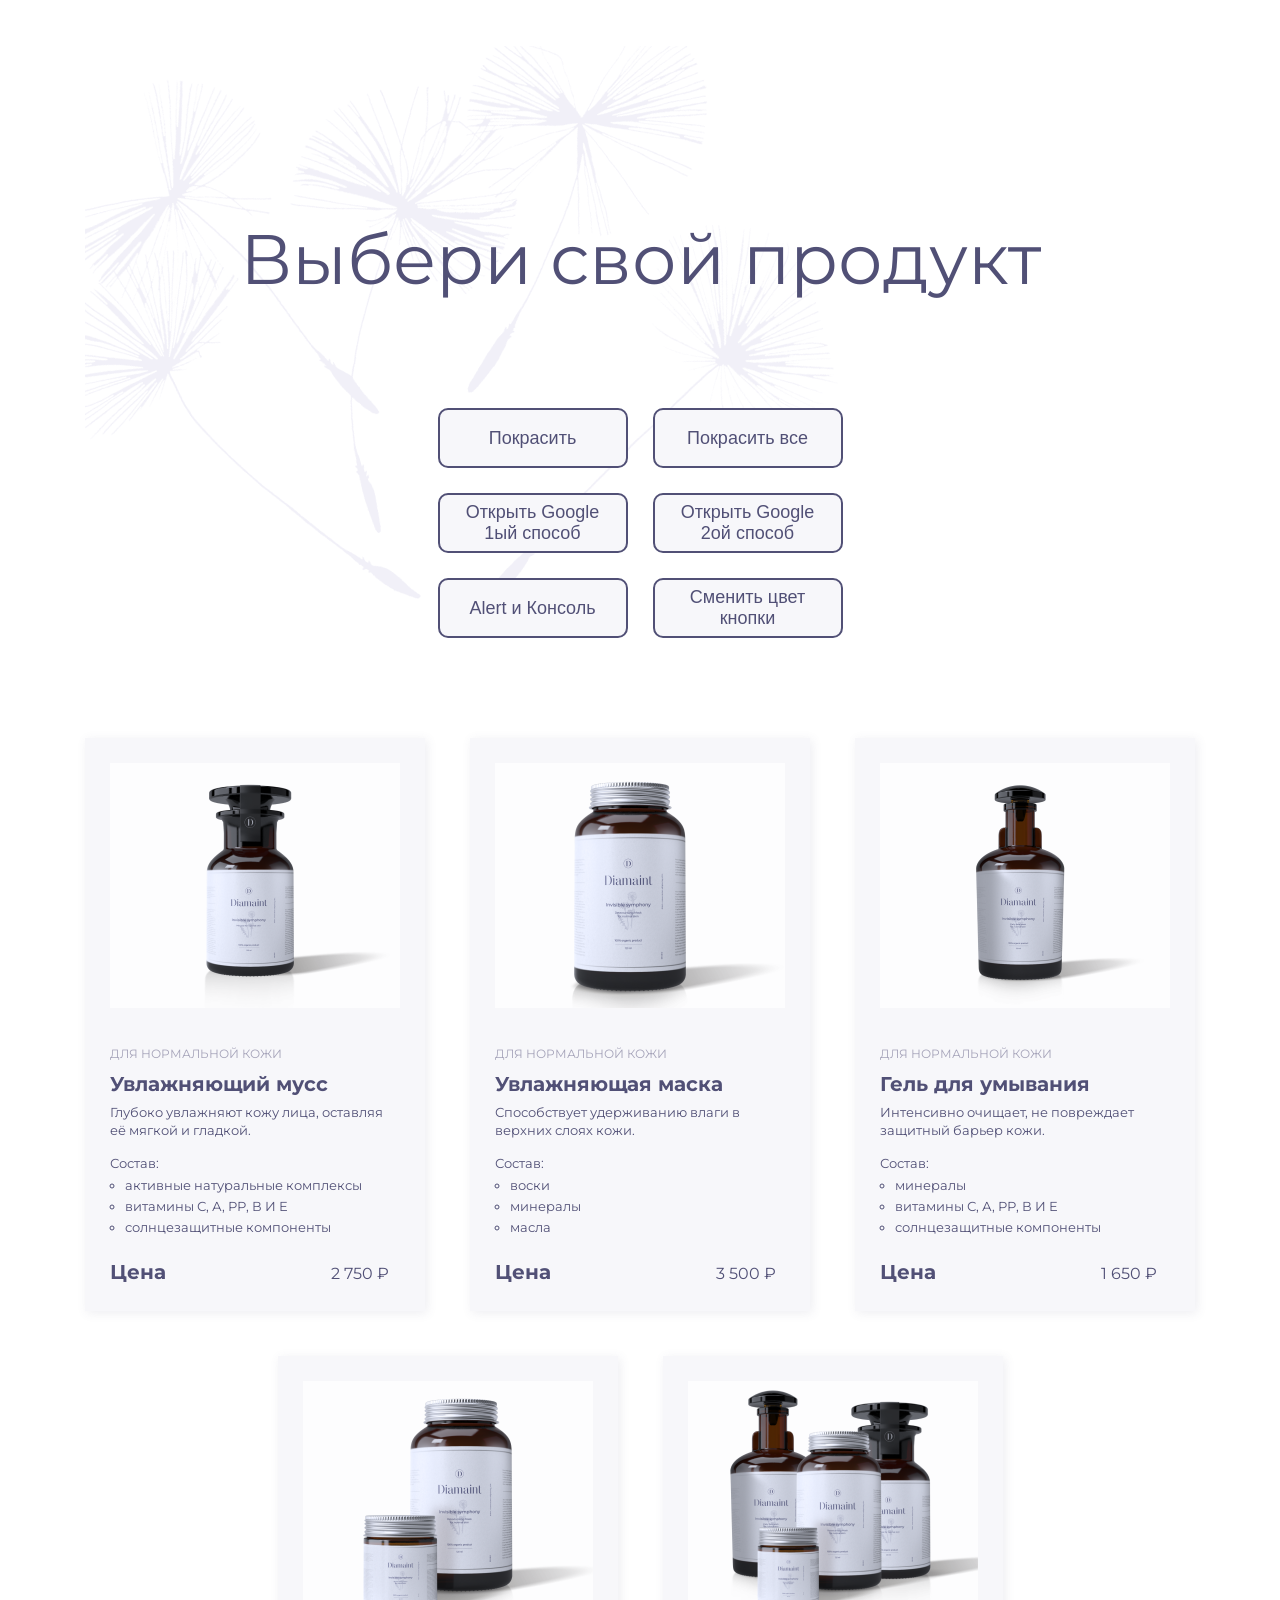
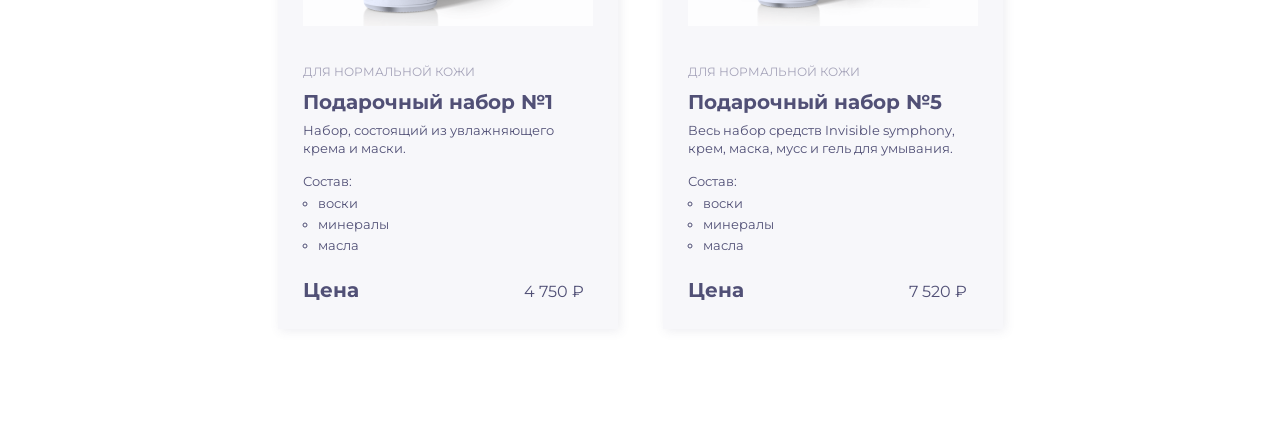
==== index.html @ 4e29be68 "hw 6 completed" ====
<!DOCTYPE html>
<html lang="en">
<head>
  <meta charset="UTF-8">
  <meta name="viewport" content="width=device-width, initial-scale=1.0">
  <link rel="stylesheet" href="styles.css">
  <link rel="preconnect" href="https://fonts.googleapis.com">
  <link rel="preconnect" href="https://fonts.gstatic.com" crossorigin>
  <link href="https://fonts.googleapis.com/css2?family=Montserrat:wght@400;500;600;700&display=swap" rel="stylesheet">
  <title>Product Card</title>
</head>
<body>
  <h1 id="page-title">Выбери свой продукт</h1>
    <div class="buttons-container">
    <button id="change-color-btn">Покрасить</button>
    <button id="change-color-all-btn">Покрасить все</button>
    <button id="open-google-first">Открыть Google 1ый способ</button>
    <button id="open-google-second">Открыть Google 2ой способ</button>
    <button id="console-output-btn">Alert и Консоль</button>
    <button id="change-self-color-btn" class="change-self-color-btn">Сменить цвет кнопки</button>
  </div>
  <div class="cards-container">
    <div class="product-card first">
      <div class="bg-image-block">
    </div>
      <div class="img-div">
        <img class="img-bottle" src="images/diamant-bottle-1.png">
      </div>
      <div class="text-div">
        <p class="transparent">ДЛЯ НОРМАЛЬНОЙ КОЖИ</p>
        <h2>Увлажняющий мусс</h2>
        <span class="description">Глубоко увлажняют кожу лица, оставляя её мягкой и гладкой.</span>
        <span class="content">Состав:</span>
        <ul>
          <li class="list-item">активные натуральные комплексы</li>
          <li class="list-item">витамины С, А, РР, В И Е</li>
          <li class="list-item">солнцезащитные компоненты</li>
        </ul>

        <div class="price-info">
          <span class="price">Цена</span>
          <span class="price-tag">2 750 ₽</span>
        </div>

      </div>
    </div>

    <div class="product-card second">
      <div class="img-div">
        <img class="img-bottle" src="images/diamant-bottle-2.png">
      </div>
      <div class="text-div">
        <p class="transparent">ДЛЯ НОРМАЛЬНОЙ КОЖИ</p>
        <h2>Увлажняющая маска</h2>
        <span class="description">Способствует удерживанию влаги в верхних слоях кожи.</span>
        <span class="content">Состав:</span>
        <ul class="list">
          <li class="list-item">воски</li>
          <li class="list-item">минералы</li>
          <li class="list-item">масла</li>
        </ul>
        <div class="price-info">
          <span class="price">Цена</span>
          <span class="price-tag">3 500 ₽</span>
        </div>
      </div>
    </div>

    <div class="product-card third">
      <div class="img-div">
        <img class="img-bottle" src="images/diamant-bottle-3.png">
      </div>
      <div class="text-div">
        <p class="transparent">ДЛЯ НОРМАЛЬНОЙ КОЖИ</p>
        <h2>Гель для умывания</h2>
        <span class="description">Интенсивно очищает, не повреждает защитный барьер кожи.</span>
        <span class="content">Состав:</span>
        <ul>
          <li class="list-item">минералы</li>
          <li class="list-item">витамины С, А, РР, В И Е</li>
          <li class="list-item">солнцезащитные компоненты</li>
        </ul>
        <div class="price-info">
          <span class="price">Цена</span>
          <span class="price-tag">1 650 ₽</span>
        </div>
      </div>
    </div>

    <div class="product-card fourth">
      <div class="img-div">
        <img class="img-bottle" src="images/diamant-bottle-4.png">
      </div>
      <div class="text-div">
        <p class="transparent">ДЛЯ НОРМАЛЬНОЙ КОЖИ</p>
        <h2>Подарочный набор №1</h2>
        <span class="description">Набор, состоящий из увлажняющего крема и маски.</span>
        <span class="content">Состав:</span>
        <ul>
          <li class="list-item">воски</li>
          <li class="list-item">минералы</li>
          <li class="list-item">масла</li>
        </ul>
        <div class="price-info">
          <span class="price">Цена</span>
          <span class="price-tag">4 750 ₽</span>
        </div>
      </div>
    </div>

    <div class="product-card fifth">
      <div class="img-div">
        <img class="img-bottle" src="images/diamant-bottle-5.png">
      </div>
      <div class="text-div">
        <p class="transparent">ДЛЯ НОРМАЛЬНОЙ КОЖИ</p>
        <h2>Подарочный набор №5</h2>
        <span class="description">Весь набор средств Invisible symphony, крем, маска, мусс и гель для умывания.</span>
        <span class="content">Состав:</span>
        <ul>
          <li class="list-item">воски</li>
          <li class="list-item">минералы</li>
          <li class="list-item">масла</li>
        </ul>
        <div class="price-info">
          <span class="price">Цена</span>
          <span class="price-tag">7 520 ₽</span>
        </div>
      </div>
    </div>
    
  </div>

  <script src="main.js"></script>
  <script src="homework-5.js"></script>
  <script src="homework-6.js"></script>
</body>
</html>
---- styles.css ----
body {
  font-family: "Montserrat", sans-serif;
}

.bg-image-block {
  background-image: url(images/bg-image.png);
  background-repeat: no-repeat;
  background-size: 790px 697px;
  width: 100%;
  height: 100%;
  width: 790px;
  height: 697px;
  position: absolute;
  top: 0;
  z-index: -1;
  margin: 0;
}

.cards-container {
  display: flex;
  flex-wrap: wrap;
  width: 1110px;
  gap: 45px;
  justify-content: center;
  margin: 0 auto;
  margin-bottom: 116px;
}

.product-card {
  width: 340px;
  height: 573px;
  background-color: #F7F7FA;
  box-sizing: border-box;
  box-shadow: 2px 2px 10px #5150761A;
}

.img-bottle {
  width: 290px;
  height: 245px;
  margin: 25px 25px 30px 25px;
}

h1 {
  text-align: center;
  font-size: 70px;
  font-weight: 400;
  line-height: 78px;
  color: #515076;
  margin-top: 220px;
  margin-bottom: 110px;
}

.product-card.first {
  background-color: #F7F7FA;
}

.transparent {
  color: #A5A3B9;
  font-weight: 400;
  font-size: 12px;
  box-sizing: border-box;
  height: 24px;
  margin: 0 0 5px 25px;
  line-height: 24px;
}

h2 {
  margin: 0;
  margin-left: 25px;
  box-sizing: border-box;
  height: 27px;
  font-size: 20px;
  font-weight: 700;
  line-height: 27px;
  color: #515076;
  margin-bottom: 5px;
}

.description {
  margin-left: 25px;
  margin-bottom: 15px;
  color: #515076;
  font-size: 13px;
  font-weight: 400;
  line-height: 18px;
  box-sizing: border-box;
  display: block;
  width: 287px;
  padding: 0;
  overflow-wrap: break-word;
  word-wrap: break-word
}

.content {
  display: block;
  margin-top: 0;
  padding-top: 0;
  margin-left: 25px;
  color: #515076;
  font-size: 13px;
  font-weight: 400;
  line-height: 18px;
  padding-bottom: 5px;
}

ul {
  margin: 0;
}

.list-item {
  list-style: circle;
  color: #515076;
  margin: 0;
  padding: 0;
  font-weight: 400;
  font-size: 13px;
  line-height: 18ox;
  margin-bottom: 5px;
}

.price-info {
  color: #515076;
  margin-top: 25px;
}

.price {
  margin: 0px 161px 0 25px;
  font-size: 20px;
  font-weight: 700;
}

.price-ta {
  font-size: 20px;
}

.change-self-color-btn {
  background-color: rgb(199, 224, 253);
}
.change-self-color-btn-active {
  background-color: burlywood !important;
}

.buttons-container {
  display: flex;
  flex-wrap: wrap;
  width: 500px;
  gap: 25px;
  justify-content: center;
  margin: 0 auto;
  margin-bottom: 100px;
}

.buttons-container button {
  width: 190px;
  height: 60px;
  font-size: 18px;
  color: #515076;
  border: 2px solid #515076;
  border-radius: 10px;
  background-color: #F7F7FA;
  padding-left: 10px;
  padding-right: 10px;
  overflow-wrap: break-word;
  word-wrap: break-word
}
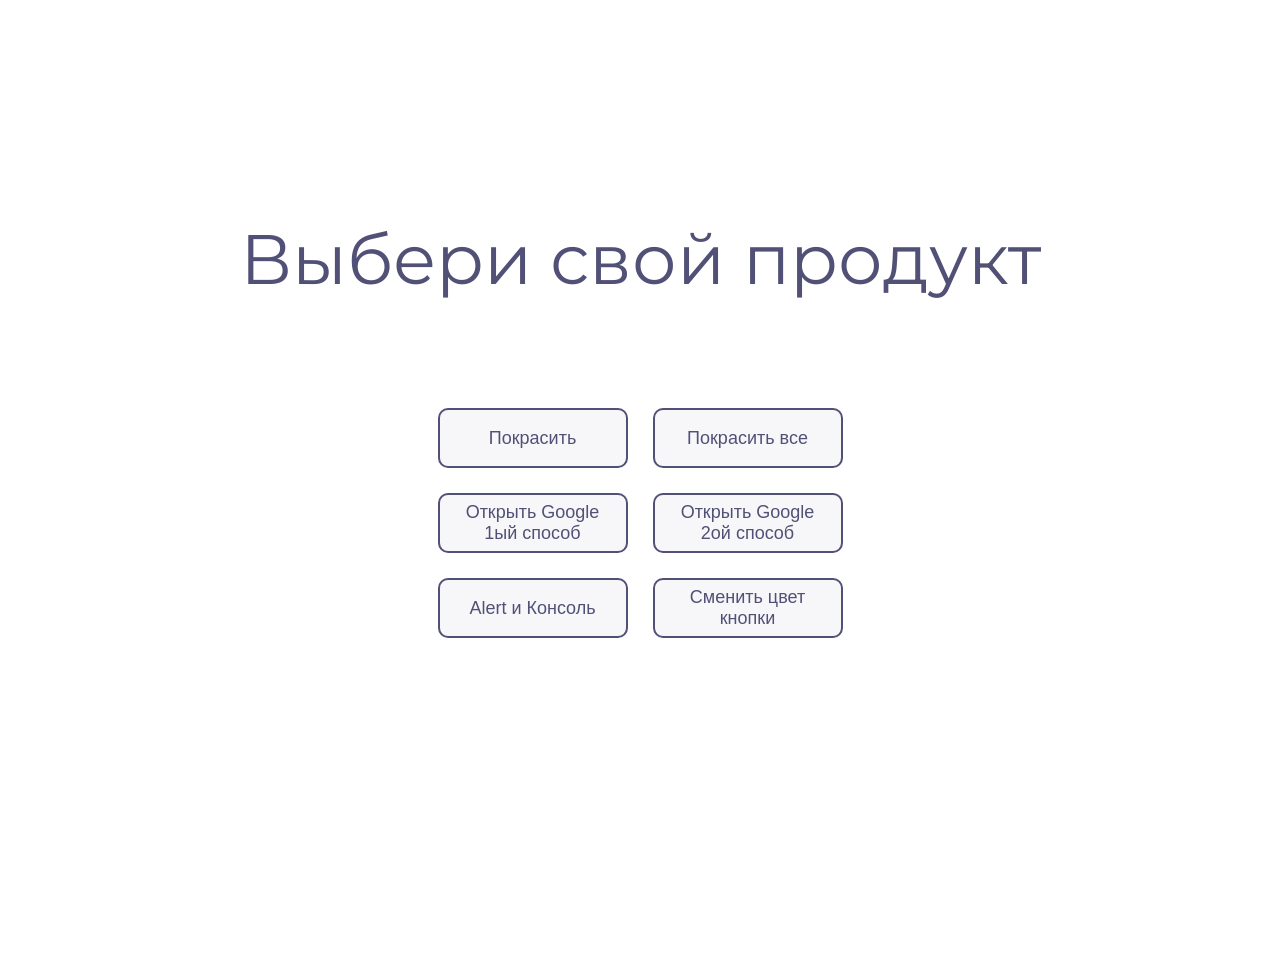
==== commit 5ed51bbd: "completed all tasks" ====
--- a/index.html
+++ b/index.html
@@ -19,120 +19,37 @@
     <button id="console-output-btn">Alert и Консоль</button>
     <button id="change-self-color-btn" class="change-self-color-btn">Сменить цвет кнопки</button>
   </div>
+  
   <div class="cards-container">
-    <div class="product-card first">
-      <div class="bg-image-block">
-    </div>
-      <div class="img-div">
-        <img class="img-bottle" src="images/diamant-bottle-1.png">
-      </div>
-      <div class="text-div">
-        <p class="transparent">ДЛЯ НОРМАЛЬНОЙ КОЖИ</p>
-        <h2>Увлажняющий мусс</h2>
-        <span class="description">Глубоко увлажняют кожу лица, оставляя её мягкой и гладкой.</span>
-        <span class="content">Состав:</span>
-        <ul>
-          <li class="list-item">активные натуральные комплексы</li>
-          <li class="list-item">витамины С, А, РР, В И Е</li>
-          <li class="list-item">солнцезащитные компоненты</li>
-        </ul>
+    <ul class="product-card-list"></ul>
+    <template id="product-card-template">
+      <div class="product-card">
+        <div class="bg-image-block"></div>
+        <div class="img-div">
+          <img class="img-bottle" src="">
+        </div>
+        <div class="text-div">
+          <p class="transparent"></p>
+          <h2></h2>
+          <span class="description"></span>
+          <span class="content"></span>
+          <ul>
+            <li class="list-item"></li>
+            <li class="list-item"></li>
+            <li class="list-item"></li>
+          </ul>
 
-        <div class="price-info">
-          <span class="price">Цена</span>
-          <span class="price-tag">2 750 ₽</span>
-        </div>
+          <div class="price-info">
+            <span class="price"></span>
+            <span class="price-tag"></span>
+          </div>
 
-      </div>
-    </div>
-
-    <div class="product-card second">
-      <div class="img-div">
-        <img class="img-bottle" src="images/diamant-bottle-2.png">
-      </div>
-      <div class="text-div">
-        <p class="transparent">ДЛЯ НОРМАЛЬНОЙ КОЖИ</p>
-        <h2>Увлажняющая маска</h2>
-        <span class="description">Способствует удерживанию влаги в верхних слоях кожи.</span>
-        <span class="content">Состав:</span>
-        <ul class="list">
-          <li class="list-item">воски</li>
-          <li class="list-item">минералы</li>
-          <li class="list-item">масла</li>
-        </ul>
-        <div class="price-info">
-          <span class="price">Цена</span>
-          <span class="price-tag">3 500 ₽</span>
         </div>
       </div>
-    </div>
-
-    <div class="product-card third">
-      <div class="img-div">
-        <img class="img-bottle" src="images/diamant-bottle-3.png">
-      </div>
-      <div class="text-div">
-        <p class="transparent">ДЛЯ НОРМАЛЬНОЙ КОЖИ</p>
-        <h2>Гель для умывания</h2>
-        <span class="description">Интенсивно очищает, не повреждает защитный барьер кожи.</span>
-        <span class="content">Состав:</span>
-        <ul>
-          <li class="list-item">минералы</li>
-          <li class="list-item">витамины С, А, РР, В И Е</li>
-          <li class="list-item">солнцезащитные компоненты</li>
-        </ul>
-        <div class="price-info">
-          <span class="price">Цена</span>
-          <span class="price-tag">1 650 ₽</span>
-        </div>
-      </div>
-    </div>
-
-    <div class="product-card fourth">
-      <div class="img-div">
-        <img class="img-bottle" src="images/diamant-bottle-4.png">
-      </div>
-      <div class="text-div">
-        <p class="transparent">ДЛЯ НОРМАЛЬНОЙ КОЖИ</p>
-        <h2>Подарочный набор №1</h2>
-        <span class="description">Набор, состоящий из увлажняющего крема и маски.</span>
-        <span class="content">Состав:</span>
-        <ul>
-          <li class="list-item">воски</li>
-          <li class="list-item">минералы</li>
-          <li class="list-item">масла</li>
-        </ul>
-        <div class="price-info">
-          <span class="price">Цена</span>
-          <span class="price-tag">4 750 ₽</span>
-        </div>
-      </div>
-    </div>
-
-    <div class="product-card fifth">
-      <div class="img-div">
-        <img class="img-bottle" src="images/diamant-bottle-5.png">
-      </div>
-      <div class="text-div">
-        <p class="transparent">ДЛЯ НОРМАЛЬНОЙ КОЖИ</p>
-        <h2>Подарочный набор №5</h2>
-        <span class="description">Весь набор средств Invisible symphony, крем, маска, мусс и гель для умывания.</span>
-        <span class="content">Состав:</span>
-        <ul>
-          <li class="list-item">воски</li>
-          <li class="list-item">минералы</li>
-          <li class="list-item">масла</li>
-        </ul>
-        <div class="price-info">
-          <span class="price">Цена</span>
-          <span class="price-tag">7 520 ₽</span>
-        </div>
-      </div>
-    </div>
-    
+    </template>
   </div>
-
   <script src="main.js"></script>
-  <script src="homework-5.js"></script>
-  <script src="homework-6.js"></script>
+  <script src="homework-8.js" type="module"></script>
+  <script src="product-cards.js" type="module"></script>
 </body>
 </html>
--- a/styles.css
+++ b/styles.css
@@ -24,6 +24,22 @@
   justify-content: center;
   margin: 0 auto;
   margin-bottom: 116px;
+}
+
+.product-card-list {
+  display: flex;
+  flex-wrap: wrap;
+  width: 1110px;
+  gap: 45px;
+  justify-content: center;
+  margin: 0 auto;
+  margin-bottom: 116px;
+  padding: 0;
+  list-style: none;
+}
+
+.prduct-card-template {
+  width: 0;
 }
 
 .product-card {
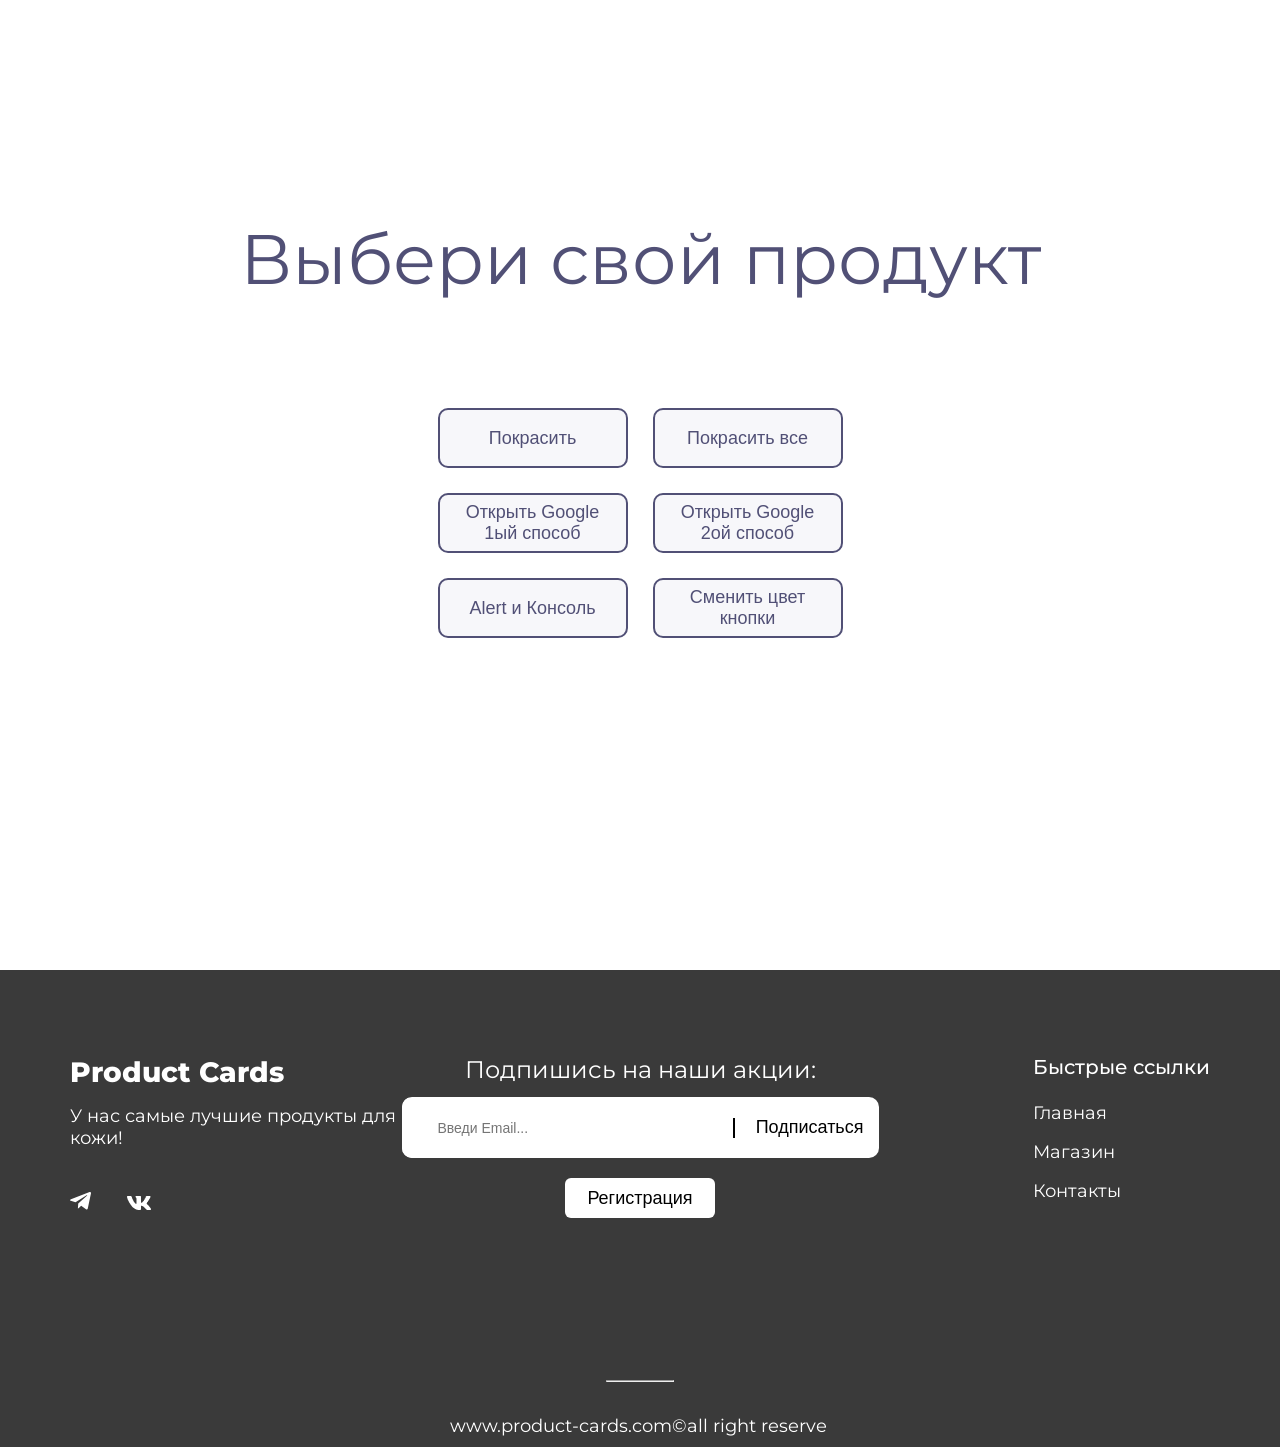
==== commit 6e44863a: "homework 9 tasks done" ====
--- a/index.html
+++ b/index.html
@@ -29,18 +29,14 @@
           <img class="img-bottle" src="">
         </div>
         <div class="text-div">
-          <p class="transparent"></p>
+          <p class="transparent">ДЛЯ НОРМАЛЬНОЙ КОЖИ</p>
           <h2></h2>
           <span class="description"></span>
-          <span class="content"></span>
-          <ul>
-            <li class="list-item"></li>
-            <li class="list-item"></li>
-            <li class="list-item"></li>
-          </ul>
+          <span class="content">Состав:</span>
+          <ul class="items-list-ul"></ul>
 
           <div class="price-info">
-            <span class="price"></span>
+            <span class="price">Цена</span>
             <span class="price-tag"></span>
           </div>
 
@@ -48,8 +44,95 @@
       </div>
     </template>
   </div>
+
+  <footer>
+    <div class="footer-container">
+
+      <div class="text-block">
+        <h3>Product Cards</h3>
+        <p>У нас самые лучшие продукты для кожи!</p>
+        <div class="icons-container">
+          <img class="icon1" src="images/telegram-icon.svg">
+          <img class="icon2" src="images/vk-icon.png">
+        </div>
+      </div>
+      
+      <div class="auth-register-block">
+
+        <form id="email-form">
+          <div class="input-block">
+            <label for="email">Подпишись на наши акции:</label>
+            <div class="submit-block">
+              <input name="email" type="email" placeholder="Введи Email..." id="input-email" required>
+              <div class="divider"></div>
+              <button type="submit" id="email-submit">Подписаться</button>
+            </div>
+          </div>
+        </form>
+
+        <div class="register-block">
+          <button type="button" class="register-button">Регистрация</button>
+        </div>
+
+        <div role="button" class="modal">
+          <form id="modal-form">
+            <div class="close-cross"></div>
+            <p class="form-label">Зарегистрируйтесь</p>
+            <div class="modal-inputs-block">
+              <div id="block-user-name" class="form-group">
+                <label for="user-name">Ваше Имя</label>
+                <input id="user-name" minlength="3" placeholder="Ваше Имя" name="user-name" type="text" required class="input-user-name">
+              </div>
+
+              <div id="block-user-surname" class="form-group">
+                <label for="user-surname">Ваша Фамилия</label>
+                <input id="user-surname" minlength="3" placeholder="Ваша Фамилия" name="user-surname" type="text" required class="input-user-surname">
+              </div>
+
+              <div id="block-user-date" class="form-group">
+                <label for="user-date">Дата рождения</label>
+                <input id="user-date" name="userDate" type="date" required class="input-user-date">
+              </div>
+
+              <div id="block-user-login" class="form-group">
+                <label for="user-login">Логин</label>
+                <input id="user-login" minlength="5" placeholder="Логин" name="user-login" type="text" required class="input-user-login">
+              </div>
+
+              <div id="block-user-pwd" class="form-group">
+                <label for="user-pwd">Пароль</label>
+                <input id="user-pwd" minlength="6" placeholder="Пароль" name="user-pwd" type="password" required class="input-user-pwd">
+              </div>
+
+              <div id="block-user-pwd-repeat" class="form-group">
+                <label for="user-pwd-repeat">Повторите пароль</label>
+                <input id="user-pwd-repeat" minlength="6" placeholder="Повторите пароль" name="user-pwd-repeat" type="password" required class="input-user-pwd-repeat">
+              </div>
+            </div>
+            <button class="modal-form-button" type="submit">Отправить</button>
+          </form>
+        </div>
+      </div>
+
+      <div class="nav-block">
+        <label for="nav-ul" class="nav-label">Быстрые ссылки</label>
+        <ul class="nav-ul">
+          <li class="nav-link"><a>Главная</a></li>
+          <li class="nav-link"><a>Магазин</a></li>
+          <li class="nav-link"><a>Контакты</a></li>
+        </ul>
+      </div>
+    </div>
+    <div class="lower-text">
+      <hr>
+      <p>www.product-cards.com©all right reserve</p>
+    </div>
+  </footer>
+
+
   <script src="main.js"></script>
   <script src="homework-8.js" type="module"></script>
   <script src="product-cards.js" type="module"></script>
+  <script src="homework-9.js" type="module"></script>
 </body>
 </html>
--- a/styles.css
+++ b/styles.css
@@ -1,3 +1,8 @@
+* {
+  margin: 0;
+  padding: 0;
+}
+
 body {
   font-family: "Montserrat", sans-serif;
 }
@@ -121,6 +126,7 @@
 
 ul {
   margin: 0;
+  margin-left: 44px;
 }
 
 .list-item {
@@ -178,4 +184,246 @@
   padding-right: 10px;
   overflow-wrap: break-word;
   word-wrap: break-word
+}
+
+footer {
+  font-family: "Montserrat", sans-serif;
+  margin: 0;
+  padding: 0;
+  height: 477px;
+  background-color: #3A3A3A;
+  color: white;
+  font-size: 18px;
+  font-weight: 400;
+}
+
+.footer-container {
+  display: grid;
+  grid-template-columns: repeat(3, 1fr); 
+  align-items: start;
+  width: 100%;
+  box-sizing: border-box;
+  margin-top: 85px;
+}
+
+.text-block {
+  justify-self: start;
+  margin-top: 85px;
+  margin-left: 70px;
+}
+
+.footer-container h3 {
+  font-size: 28px;
+  font-weight: 800;
+  margin-bottom: 16px;
+}
+
+.footer-container .text-block p {
+  margin-bottom: 43px;
+}
+
+.icon2 {
+  margin-left: 31px;
+}
+.input-block label {
+  font-size: 24px;
+  font-weight: 400;
+}
+
+.input-block {
+  justify-self: center;
+  display: flex;
+  flex-direction: column;
+  align-items: center;
+  margin-top: 85px;
+}
+
+.submit-block{
+  display: flex;
+  background-color: #fff;
+  overflow: hidden;
+  width: 100vh;
+  max-width: 477px;
+  height: 61px;
+  border: none;
+  border-radius: 10px;
+  margin-top: 13px;
+  align-items: center;
+}
+
+.submit-block input{
+  flex-grow: 1;
+  border: none;
+  padding-left: 36px;
+  font-size: 14px;
+  font-weight: 500;
+  padding-top: 22px;
+  padding-bottom: 22px;
+}
+
+.submit-block button {
+  background: none;
+  border: none;
+  font-size: 18px;
+  font-weight: 500;
+  padding-left: 21px;
+  padding-right: 15px;
+}
+
+.register-block{
+  display: flex;
+  justify-content: center;
+  align-items: center;
+  margin-top: 20px;
+}
+
+.register-button {
+  background-color: #fff;
+  height: 40px;
+  width: 150px;
+  border-radius: 6px;
+  border: none;
+  font-size: 18px;
+  font-weight: 500;
+}
+
+.divider {
+  border: 1px solid #000;
+  height: 18px;
+}
+
+.nav-block {
+  justify-self: end;
+  margin-top: 85px;
+  margin-right: 70px;
+}
+
+.nav-block label {
+  display: block;
+  font-size: 20px;
+  font-weight: 500;
+  margin-bottom: 23px;
+}
+
+.nav-block ul {
+  padding-top: 23px;
+  padding: 0;
+  margin: 0;
+  list-style: none;
+  display: flex;
+  flex-direction: column;
+  gap: 17px;
+}
+
+.lower-text {
+  width: 380px;
+  margin: 0 auto;
+  font-size: 18px;
+  font-weight: 400;
+  margin-top: 162px;
+}
+
+hr {
+  width: 66px;
+  margin-left: auto;
+  margin-right: auto;
+  margin-bottom: 33px;
+}
+
+
+
+.modal {
+  position: fixed;
+  top: 0;
+  left: 0;
+  width: 100%;
+  height: 100%;
+  background-color: rgba(0, 0, 0, 0.45);
+  z-index: 999;
+
+  justify-content: center;
+  align-items: center;
+  display: none;
+}
+
+.modal-showed {
+  display: flex !important;
+}
+
+#modal-form {
+  position: relative;
+  background-color: #3A3A3A;;
+  display: flex;
+  flex-direction: column;
+  justify-content: center;
+  align-items: center;
+  width: 600px;
+  height: 550px;
+  border: none;
+  border-radius: 14px;
+}
+
+.form-label {
+  margin-bottom: 30px;
+  font-size: 30px;
+}
+
+#modal-form label {
+  display: inline-block;
+  width: 230px;
+  font-size: 20px;
+}
+
+#modal-form input {
+  width: 200px;
+  height: 30px;
+  border: none;
+  border-radius: 4px;
+  display: flex;
+  justify-content: center;
+  padding-left: 8px;
+  font-size: 16px;
+}
+
+.form-group {
+  display: flex;
+  justify-content: center;
+  align-items: center;
+  margin-bottom: 30px;
+}
+
+.modal-form-button {
+  background-color: #fff;
+  height: 40px;
+  width: 150px;
+  border-radius: 6px;
+  border: none;
+  font-size: 20px;
+  color: #3A3A3A;
+}
+
+.close-cross {
+  position: absolute;
+  top: 40px;
+  right: 40px;
+  width: 20px;
+  height: 20px;
+}
+
+.close-cross::before {
+  width: 1px;
+  height: 24px;
+  background-color: #fff;
+  position: absolute;
+  transform: rotate(45deg);
+  content: "";
+}
+
+.close-cross::after {
+  width: 1px;
+  height: 24px;
+  background-color: #fff;
+  position: absolute;
+  transform: rotate(-45deg);
+  content: "";
 }
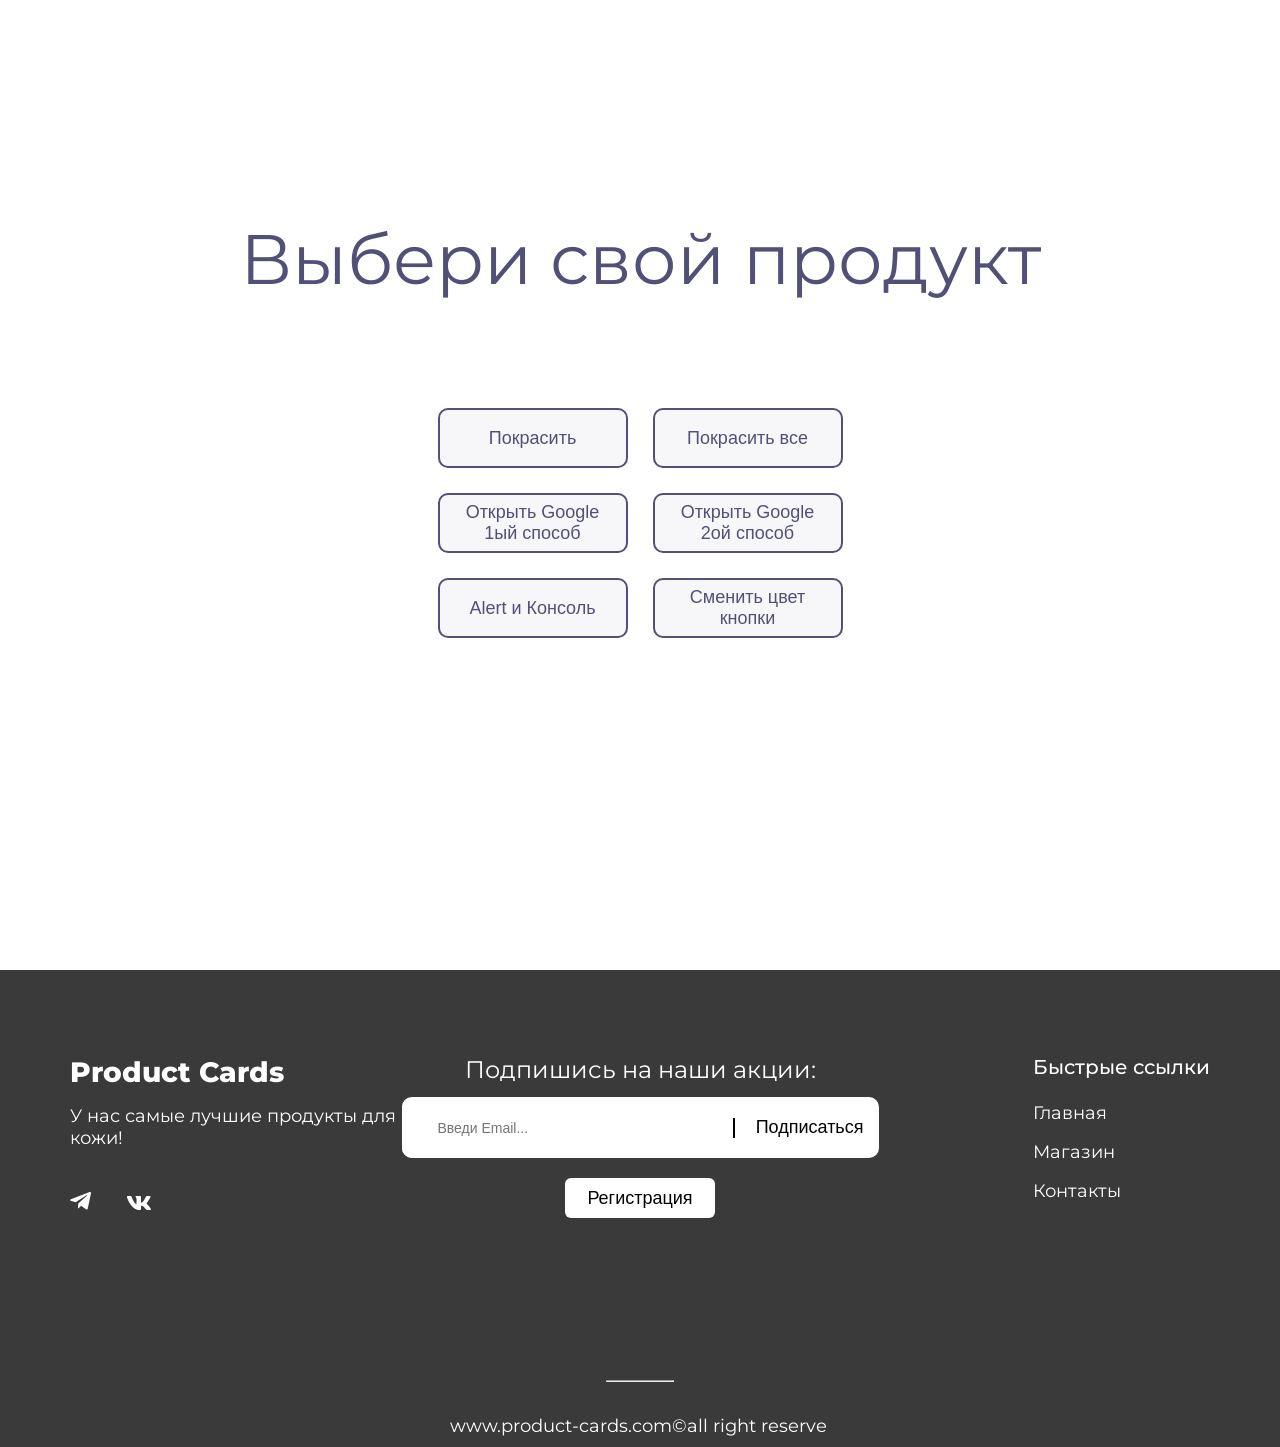
==== commit 6cd560de: "small fixes" ====
--- a/index.html
+++ b/index.html
@@ -53,7 +53,7 @@
         <p>У нас самые лучшие продукты для кожи!</p>
         <div class="icons-container">
           <img class="icon1" src="images/telegram-icon.svg">
-          <img class="icon2" src="images/vk-icon.png">
+          <img class="icon2" src="images/vk-icon.svg">
         </div>
       </div>
       
@@ -81,12 +81,14 @@
             <div class="modal-inputs-block">
               <div id="block-user-name" class="form-group">
                 <label for="user-name">Ваше Имя</label>
-                <input id="user-name" minlength="3" placeholder="Ваше Имя" name="user-name" type="text" required class="input-user-name">
+                <input id="user-name" minlength="3" placeholder="Ваше Имя"
+                name="user-name" type="text" required class="input-user-name">
               </div>
 
               <div id="block-user-surname" class="form-group">
                 <label for="user-surname">Ваша Фамилия</label>
-                <input id="user-surname" minlength="3" placeholder="Ваша Фамилия" name="user-surname" type="text" required class="input-user-surname">
+                <input id="user-surname" minlength="3" placeholder="Ваша Фамилия"
+                name="user-surname" type="text" required class="input-user-surname">
               </div>
 
               <div id="block-user-date" class="form-group">
@@ -96,17 +98,20 @@
 
               <div id="block-user-login" class="form-group">
                 <label for="user-login">Логин</label>
-                <input id="user-login" minlength="5" placeholder="Логин" name="user-login" type="text" required class="input-user-login">
+                <input id="user-login" minlength="5" placeholder="Логин"
+                name="user-login" type="text" required class="input-user-login">
               </div>
 
               <div id="block-user-pwd" class="form-group">
                 <label for="user-pwd">Пароль</label>
-                <input id="user-pwd" minlength="6" placeholder="Пароль" name="user-pwd" type="password" required class="input-user-pwd">
+                <input id="user-pwd" minlength="6" placeholder="Пароль"
+                name="user-pwd" type="password" required class="input-user-pwd">
               </div>
 
               <div id="block-user-pwd-repeat" class="form-group">
                 <label for="user-pwd-repeat">Повторите пароль</label>
-                <input id="user-pwd-repeat" minlength="6" placeholder="Повторите пароль" name="user-pwd-repeat" type="password" required class="input-user-pwd-repeat">
+                <input id="user-pwd-repeat" minlength="6" placeholder="Повторите пароль"
+                name="user-pwd-repeat" type="password" required class="input-user-pwd-repeat">
               </div>
             </div>
             <button class="modal-form-button" type="submit">Отправить</button>
@@ -117,9 +122,15 @@
       <div class="nav-block">
         <label for="nav-ul" class="nav-label">Быстрые ссылки</label>
         <ul class="nav-ul">
-          <li class="nav-link"><a>Главная</a></li>
-          <li class="nav-link"><a>Магазин</a></li>
-          <li class="nav-link"><a>Контакты</a></li>
+          <li class="nav-link">
+            <a>Главная</a>
+          </li>
+          <li class="nav-link">
+            <a>Магазин</a>
+          </li>
+          <li class="nav-link">
+            <a>Контакты</a>
+          </li>
         </ul>
       </div>
     </div>
--- a/styles.css
+++ b/styles.css
@@ -225,6 +225,7 @@
 .icon2 {
   margin-left: 31px;
 }
+
 .input-block label {
   font-size: 24px;
   font-weight: 400;
